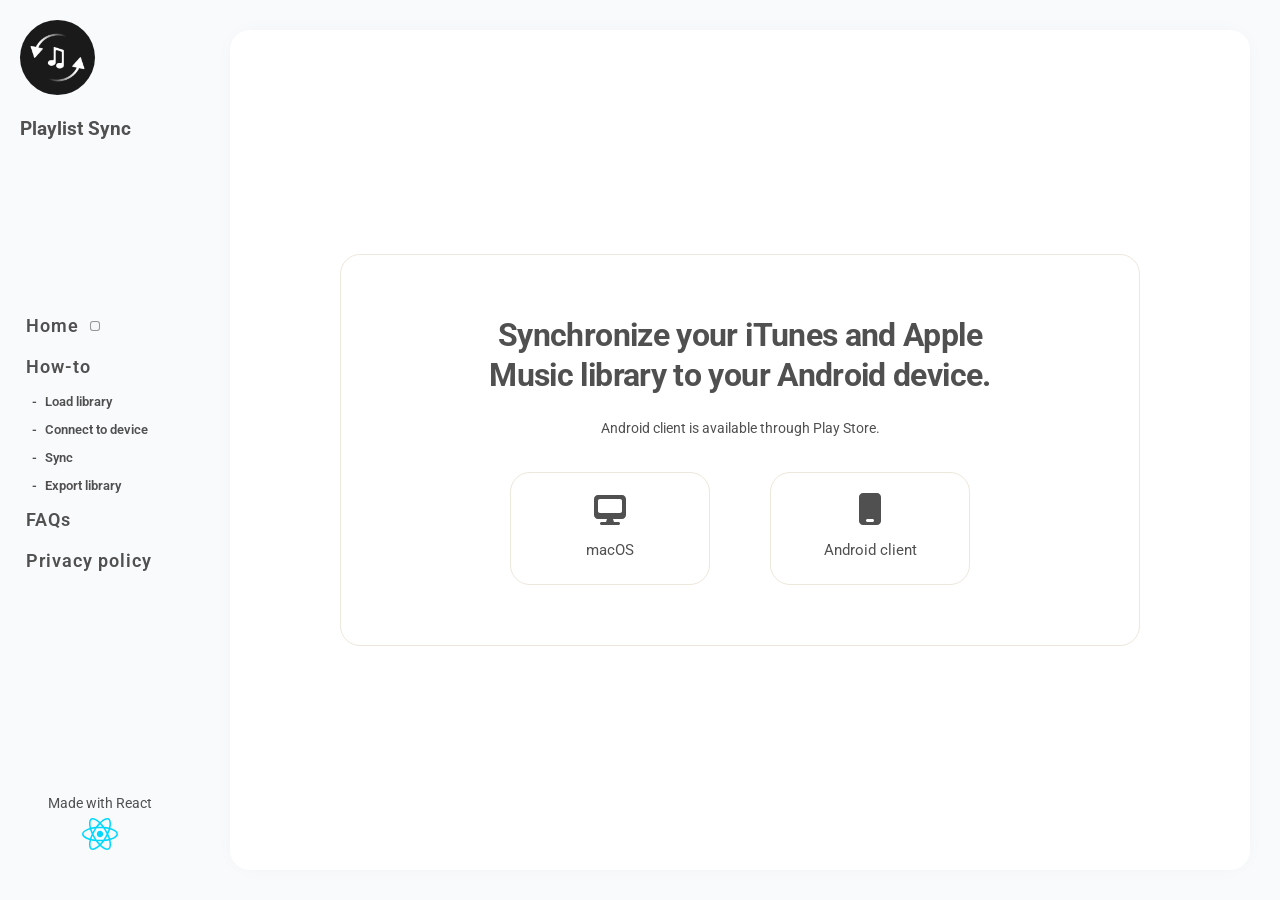
==== index.html @ 1a55cad0 "Responsive optimizations" ====
<!doctype html>
<html lang="en">

<head>
  <meta charset="UTF-8" />
  <link rel="apple-touch-icon" sizes="180x180" href="/apple-touch-icon.png">
  <link rel="icon" type="image/png" sizes="32x32" href="/favicon-32x32.png">
  <link rel="icon" type="image/png" sizes="16x16" href="/favicon-16x16.png">
  <link rel="manifest" href="/assets/site-BwHFeIBa.webmanifest">
  <meta name="viewport" content="width=device-width, initial-scale=1.0" />
  <meta name="description" content="Android solution to sync playlists and music from iTunes/Apple Music" />
  <title>Playlist Sync</title>

  <link rel="preconnect" href="https://fonts.googleapis.com">
  <link rel="preconnect" href="https://fonts.gstatic.com" crossorigin>
  <link href="https://fonts.googleapis.com/css2?family=Roboto:ital,wght@0,100..900;1,100..900&display=swap"
    rel="stylesheet">

  <script type="module" crossorigin src="/assets/index-Dc7pcGj-.js"></script>
  <link rel="stylesheet" crossorigin href="/assets/index-BjPM1y0S.css">
  <link rel="sitemap" type="application/xml" title="Sitemap" href="/sitemap.xml">
</head>

<body>
  <div id="root"></div>
</body>

</html>
---- assets/index-BjPM1y0S.css ----
:root{--color-white:#f8fafc;--color-gray:#505050;--color-gray-rgb:50, 50, 50;--color-ivory:#ede7dc;--color-ivory-rgb:237, 231, 220;--color-egg:#f4f4f5;--color-egg-rgb:244, 244, 245;--color-black:#1a1a1b;--color-black-rgb:26, 26, 27}.touch *{-webkit-tap-highlight-color:transparent}body{background-color:var(--color-white);color:var(--color-gray);font-optical-sizing:auto;font-variation-settings:"wdth" 100;margin:0;padding:0;font-family:Roboto,sans-serif;font-style:normal}h1,h2,h3,h4{font-weight:700}p{margin:0;padding:0}a{margin:0;padding:0;display:inline-block}a:link,a:visited{color:var(--color-gray);text-decoration:none;transition:color .15s}.no-touch a:hover,.no-touch a:active{transition:color .15s;color:rgba(var(--color-gray-rgb), .6)!important}img{max-width:100%;margin:0;padding:0;display:block}ul{margin:0;padding:0;list-style:none}li{margin-top:12px}ul>li>ul>li{padding-left:12px;font-size:14px}ul>li>ul>li :before{content:"-";margin-right:8px}ul.list-style-enabled{margin:initial;padding:initial;list-style:initial}.reset{all:unset}.flat-shadow{box-shadow:0 0 25px -7px #00000040}.border-radius-20{border-radius:20px}.margin-top-20{margin-top:20px}.flex-center-center{justify-content:center;align-items:center;display:flex}.flex{display:flex}.gap-20{gap:20px}.flex-direction-column{flex-direction:column}.flex-direction-row{flex-direction:row}.gap-30{gap:30px}.max-width-720{max-width:720px}.close-button{z-index:9999;cursor:pointer;background:#fff;border-radius:100%;width:30px;height:30px;position:fixed;top:30px;right:30px}.close-button>div{transform-origin:50%;background:#000;width:20px;height:2px;position:absolute;top:50%;left:50%;transform:translate(-50%,-50%)}.close-button :first-child{transform:translate(-50%,-50%)rotate(-45deg)}.close-button :last-child{transform:translate(-50%,-50%)rotate(45deg)}.download-window{z-index:9998;background:rgba(var(--color-egg-rgb), .8);justify-content:center;align-items:center;width:100%;height:100%;display:flex;position:fixed;inset:0}.download-window .download-window-container{background:var(--color-white);color:var(--color-gray);z-index:9999;border-radius:20px;flex-direction:column;justify-content:center;align-items:center;width:300px;padding:30px 0;font-size:14px;display:flex}.download-window .download-window-container ul{display:block;margin:12px 0 0!important;padding:0!important}.download-window .download-window-container ul li{margin:0;padding:0}.download-window .download-link{border:1px solid var(--color-ivory);cursor:pointer;width:90px;height:40px;color:var(--color-gray);text-align:center;border-radius:12px;align-content:center;transition:color .25s,border-color .25s}.download-window .download-link:not(:first-child){margin-top:20px}.download-window .download-link:hover{border-color:var(--color-black);transition:color .25s,border-color .25s;color:var(--color-black)!important}.faq{width:100%}.faq-answer{border:1px solid var(--color-ivory);border-radius:20px;max-width:720px;padding:20px}*{box-sizing:border-box}#root{flex-direction:row;height:100vh;min-height:720px;display:flex;overflow-x:visible}@media screen and (width<=900px){.heading-title{display:none}}.mobile-menu-button{z-index:9999;width:30px;height:30px;display:none;position:fixed;top:20px;right:20px}@media screen and (width<=900px){.mobile-menu-button{display:inline-block}}.mobile-menu-button .mobile-menu-button-line{transform-origin:50%;background:gray;width:100%;height:5px;display:inline-block;position:absolute}.mobile-menu-button .mobile-menu-button-line.mobile-menu-button-line-1{scale:1;rotate:0;transition:top .25s .15s,rotate .25s;top:0}.mobile-menu-button .mobile-menu-button-line.mobile-menu-button-line-2{transition:scale .25s;top:50%;scale:1}.mobile-menu-button .mobile-menu-button-line.mobile-menu-button-line-3{transition:top .25s .15s,rotate .25s;top:100%;translate:0}.mobile-menu-button.menu-open .mobile-menu-button-line-1{transition:rotate .25s .25s,top .25s;top:50%;rotate:-45deg;scale:1.1 1}.mobile-menu-button.menu-open .mobile-menu-button-line-2{transition:scale .25s;scale:0 1}.mobile-menu-button.menu-open .mobile-menu-button-line-3{transition:rotate .25s .25s,top .25s;top:50%;rotate:45deg;scale:1.1 1}.mobile-menu-bg{z-index:9997;background:0 0;display:none;position:fixed;inset:0}@media screen and (width<=900px){.mobile-menu-bg.menu-open{display:block}}#sidebar{width:200px;height:100vh;min-height:375px;padding:20px;position:relative;overflow:visible}@media screen and (width<=900px){#sidebar{z-index:9999;background:var(--color-white);-webkit-box-shadow:0 0 25px -7px #0000001a;border-top-right-radius:20px;border-bottom-right-radius:20px;transition:translate .25s;position:fixed;translate:-100%;box-shadow:0 0 25px #0000001a}#sidebar.menu-open{translate:0}}header{flex-direction:column;width:100%;height:100%;display:flex;overflow:visible}.app-icon-container{background-color:var(--color-black);border-radius:100%;max-width:75px}nav a{letter-spacing:1px;padding:4px 6px;font-size:18px;font-weight:600;transition:background-color .25s,box-shadow .25s;position:relative}nav a.nav-sub-link{text-transform:initial;letter-spacing:normal;padding:0;font-size:13px}nav a.active:after{content:"";border:1px solid rgba(var(--color-gray-rgb), .5);background-color:#00000003;border-radius:3px;width:8px;height:8px;display:inline-block;position:absolute;top:10px;right:-15px}.text-link{color:var(--color-black)!important;text-decoration:underline!important}#menu{flex:1;align-items:center;display:flex}main{flex-grow:1;height:100%;position:relative;overflow-x:visible}main section:not(:first-child){margin-top:120px}#content-wrapper{background-color:#fff;border-radius:20px;padding:30px;line-height:1.66em;position:absolute;inset:30px;overflow-x:visible;box-shadow:0 0 25px -7px #0000000d}@media screen and (width<=900px){#content-wrapper{top:initial;bottom:inherit;left:inherit;right:inherit;background-color:initial;-webkit-box-shadow:none;box-shadow:none;width:100%;padding:80px 30px}}#content-wrapper ul{margin:0;padding-left:40px}#scroll-container{-ms-overflow-style:none;scrollbar-width:none;border-radius:20px;width:100%;height:100%;padding:60px;overflow:visible auto}@media screen and (width<=900px){#scroll-container{overflow-y:initial;padding:0}}#scroll-container::-webkit-scrollbar{display:none}.how-to{overflow-x:visible}.how-to>*{overflow-x:visible}.how-to-image{cursor:pointer;max-height:66.667vh;margin-top:30px;margin-bottom:30px}@media screen and (width<=900px){.how-to-image{max-height:100vh;margin:30px auto}}.fullscreen-image-wrapper{z-index:999;background-color:#000000a8;justify-content:center;align-items:center;width:100vw;height:100vh;padding:30px;display:flex;position:fixed;top:0;left:0}@media screen and (width<=900px){.fullscreen-image-wrapper{padding:0}}.fullscreen-image{object-fit:contain;border-radius:20px;min-width:100%;max-width:100%;max-height:100%}@media screen and (width<=900px){.fullscreen-image{border-radius:initial}}#footer{flex-direction:column;align-items:center;width:100%;margin-top:60px;padding-bottom:30px;display:flex}#footer a:has(#react-logo){margin-top:7px}.download-wrapper{flex-direction:column;justify-content:center;align-items:center;width:100%;height:100%;display:flex}@media screen and (width<=900px){.download-wrapper{margin-top:90px}}.download-wrapper>div{border:1px solid var(--color-ivory);border-radius:20px;max-width:800px;padding:60px}@media screen and (width<=900px){.download-wrapper>div{max-width:initial;border:none;width:100%;padding:0 0 60px}.download-wrapper>div>div{display:block}}.download-wrapper .app-icon-header{background-color:var(--color-black);border-radius:100%;max-width:128px;margin:0 auto 30px;padding-top:0;display:block}@media screen and (width>=901px){.download-wrapper .app-icon-header{display:none}}.download-wrapper .headline{letter-spacing:-.02em;max-width:75%;margin:0 auto;font-size:32px;font-weight:700;line-height:40px;display:block}@media screen and (width<=900px){.download-wrapper .headline{max-width:initial}}.download-page-title{text-align:center}.download-container{cursor:pointer;text-align:center;border:1px solid var(--color-ivory);box-sizing:border-box;background-color:#0000;border-radius:20px;min-width:200px;padding:20px;transition:border-color .25s}.no-touch .download-container:hover{border-color:var(--color-black);transition:border-color .25s}.no-touch .download-container:hover .download-text,.no-touch .download-container:hover .download-icon{color:var(--color-black);transition:color .25s}@media screen and (width<=900px){.download-container{min-width:initial;max-width:175px;margin:0 auto}.download-container.download-android{margin-top:30px}}.download-icon{justify-content:center;transition:color .25s;display:flex}.download-text{cursor:pointer;padding-top:12px;font-size:15px;transition:color .25s}.privacy-policy li:first-child{margin-top:0}
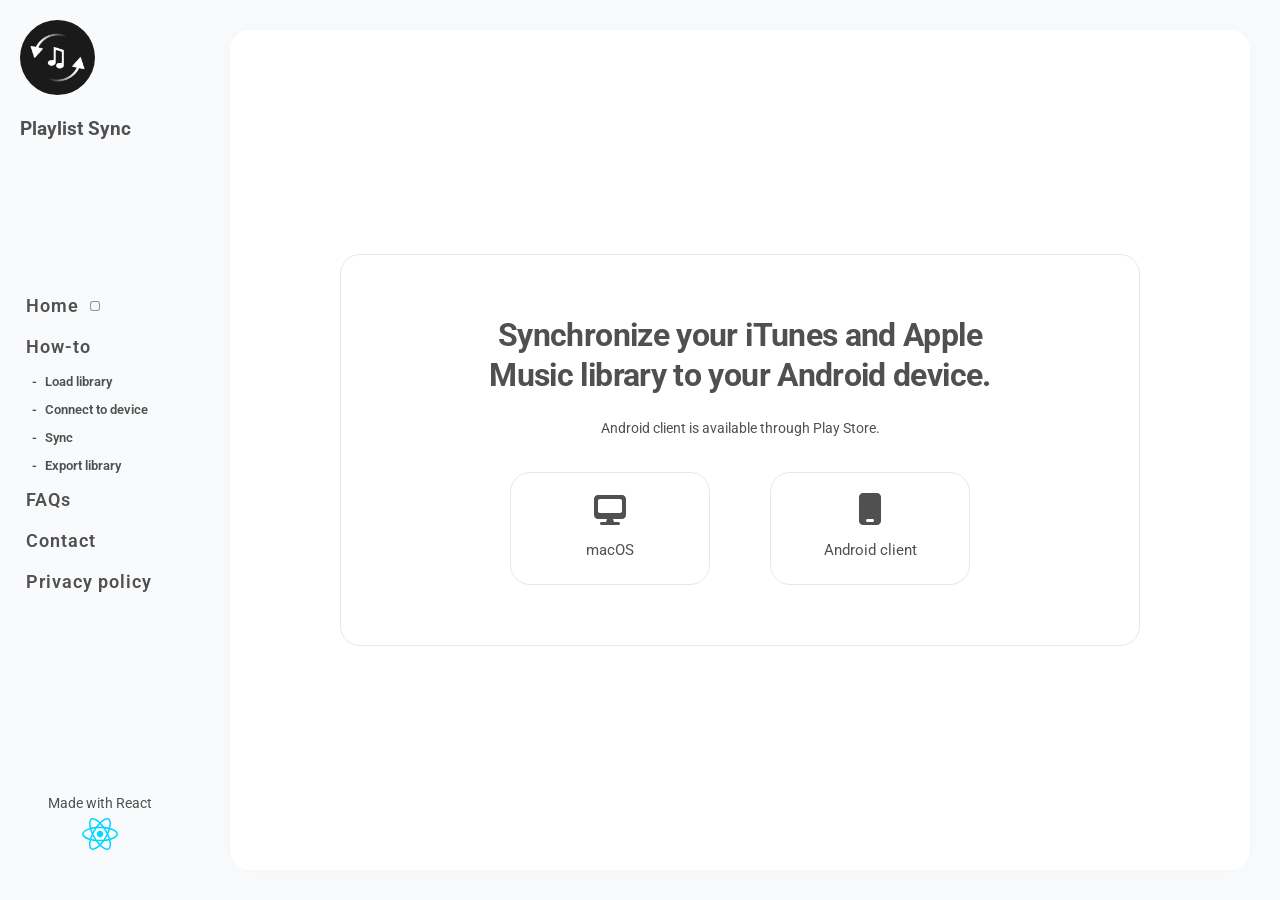
==== commit 57a9253d: "Add files via upload" ====
--- a/index.html
+++ b/index.html
@@ -6,18 +6,42 @@
   <link rel="apple-touch-icon" sizes="180x180" href="/apple-touch-icon.png">
   <link rel="icon" type="image/png" sizes="32x32" href="/favicon-32x32.png">
   <link rel="icon" type="image/png" sizes="16x16" href="/favicon-16x16.png">
-  <link rel="manifest" href="/assets/site-BwHFeIBa.webmanifest">
+  <link rel="manifest" href="/site.webmanifest">
+  <meta name="theme-color" content="#1A1A1B" />
   <meta name="viewport" content="width=device-width, initial-scale=1.0" />
-  <meta name="description" content="Android solution to sync playlists and music from iTunes/Apple Music" />
+  <meta name="description" content="Android solution to sync playlists and music from iTunes and Apple Music" />
   <title>Playlist Sync</title>
+
+  <meta property="og:title" content="Playlist Sync" />
+  <meta property="og:description" content="Android solution to sync playlists and music from iTunes and Apple Music" />
+  <meta property="og:image" content="https://playlist-sync.github.io/android-chrome-192x192.png" />
+  <meta property="og:url" content="https://playlist-sync.github.io" />
+  <meta property="og:type" content="website" />
+
+  <!-- Twitter / General Fallback Tags -->
+  <meta name="twitter:card" content="https://playlist-sync.github.io/screen.png" />
+  <meta name="twitter:title" content="Playlist Sync" />
+  <meta name="twitter:description" content="Android solution to sync playlists and music from iTunes and Apple Music" />
+  <meta name="twitter:image" content="https://playlist-sync.github.io/android-chrome-192x192.png" />
+
+  <!-- Schema.org JSON-LD -->
+  <script type="application/ld+json">
+  {
+    "@context": "https://schema.org",
+    "@type": "WebSite",
+    "name": "Playlist Sync",
+    "url": "https://playlist-sync.github.io",
+    "description": "Android solution to sync playlists and music from iTunes and Apple Music"
+  }
+  </script>
 
   <link rel="preconnect" href="https://fonts.googleapis.com">
   <link rel="preconnect" href="https://fonts.gstatic.com" crossorigin>
   <link href="https://fonts.googleapis.com/css2?family=Roboto:ital,wght@0,100..900;1,100..900&display=swap"
     rel="stylesheet">
 
-  <script type="module" crossorigin src="/assets/index-Dc7pcGj-.js"></script>
-  <link rel="stylesheet" crossorigin href="/assets/index-BjPM1y0S.css">
+  <script type="module" crossorigin src="/assets/index-CMOevee8.js"></script>
+  <link rel="stylesheet" crossorigin href="/assets/index-Cmld4u1t.css">
   <link rel="sitemap" type="application/xml" title="Sitemap" href="/sitemap.xml">
 </head>
 
--- a/assets/index-Cmld4u1t.css
+++ b/assets/index-Cmld4u1t.css
@@ -0,0 +1 @@
+:root{--color-white:#f8fafc;--color-gray:#505050;--color-gray-rgb:50, 50, 50;--color-ivory:#ede7dc;--color-ivory-rgb:237, 231, 220;--color-egg:#f4f4f5;--color-egg-rgb:244, 244, 245;--color-black:#1a1a1b;--color-black-rgb:26, 26, 27}.touch *{-webkit-tap-highlight-color:transparent}body{background-color:var(--color-white);color:var(--color-gray);font-optical-sizing:auto;font-variation-settings:"wdth" 100;margin:0;padding:0;font-family:Roboto,sans-serif;font-style:normal}h1,h2,h3,h4{font-weight:700}p{margin:0;padding:0}a{margin:0;padding:0;display:inline-block}a:link,a:visited{color:var(--color-gray);text-decoration:none;transition:color .15s}.no-touch a:hover,.no-touch a:active{transition:color .15s;color:rgba(var(--color-gray-rgb), .6)!important}img{max-width:100%;margin:0;padding:0;display:block}ul{margin:0;padding:0;list-style:none}li{margin-top:12px}ul>li>ul>li{padding-left:12px;font-size:14px}ul>li>ul>li :before{content:"-";margin-right:8px}ul.list-style-enabled{margin:initial;padding:initial;list-style:initial}.reset{all:unset}.flat-shadow{box-shadow:0 0 25px -7px #00000040}.border-radius-20{border-radius:20px}.margin-top-20{margin-top:20px}.flex-center-center{justify-content:center;align-items:center;display:flex}.flex{display:flex}.gap-20{gap:20px}.flex-direction-column{flex-direction:column}.flex-direction-row{flex-direction:row}.gap-30{gap:30px}.max-width-720{max-width:720px}.close-button{z-index:9999;cursor:pointer;background:#fff;border-radius:100%;width:30px;height:30px;position:fixed;top:30px;right:30px}.close-button>div{transform-origin:50%;background:#000;width:20px;height:2px;position:absolute;top:50%;left:50%;transform:translate(-50%,-50%)}.close-button :first-child{transform:translate(-50%,-50%)rotate(-45deg)}.close-button :last-child{transform:translate(-50%,-50%)rotate(45deg)}.download-window{z-index:9998;background:rgba(var(--color-egg-rgb), .8);justify-content:center;align-items:center;width:100%;height:100%;display:flex;position:fixed;inset:0}.download-window .download-window-container{background:var(--color-white);color:var(--color-gray);z-index:9999;border-radius:20px;flex-direction:column;justify-content:center;align-items:center;width:300px;padding:30px 0;font-size:14px;display:flex}.download-window .download-window-container ul{display:block;margin:12px 0 0!important;padding:0!important}.download-window .download-window-container ul li{margin:0;padding:0}.download-window .download-link{border:1px solid var(--color-ivory);cursor:pointer;width:90px;height:40px;color:var(--color-gray);text-align:center;border-radius:12px;align-content:center;transition:color .25s,border-color .25s}.download-window .download-link:not(:first-child){margin-top:20px}.download-window .download-link:hover{border-color:var(--color-black);transition:color .25s,border-color .25s;color:var(--color-black)!important}.faq{width:100%}.faq-answer{border:1px solid var(--color-ivory);border-radius:20px;padding:20px}.form-error-message{z-index:999;background:var(--color-black);color:var(--color-white);border-radius:12px;padding:18px 30px;transition:transform .25s;position:fixed;bottom:50px;left:50%;transform:translate(-50%,200px)}.form-error-message.active{transform:translate(-50%)}*{box-sizing:border-box}#root{flex-direction:row;height:100vh;min-height:720px;display:flex;overflow:visible auto}@media screen and (width<=900px){.heading-title{display:none}}.mobile-menu-button{z-index:9999;width:30px;height:30px;display:none;position:fixed;top:20px;right:20px}@media screen and (width<=900px){.mobile-menu-button{display:inline-block}}.mobile-menu-button .mobile-menu-button-line{transform-origin:50%;background:gray;width:100%;height:5px;display:inline-block;position:absolute}.mobile-menu-button .mobile-menu-button-line.mobile-menu-button-line-1{scale:1;rotate:0;transition:top .25s .15s,rotate .25s;top:0}.mobile-menu-button .mobile-menu-button-line.mobile-menu-button-line-2{transition:scale .25s;top:50%;scale:1}.mobile-menu-button .mobile-menu-button-line.mobile-menu-button-line-3{transition:top .25s .15s,rotate .25s;top:100%;translate:0}.mobile-menu-button.menu-open .mobile-menu-button-line-1{transition:rotate .25s .25s,top .25s;top:50%;rotate:-45deg;scale:1.1 1}.mobile-menu-button.menu-open .mobile-menu-button-line-2{transition:scale .25s;scale:0 1}.mobile-menu-button.menu-open .mobile-menu-button-line-3{transition:rotate .25s .25s,top .25s;top:50%;rotate:45deg;scale:1.1 1}.mobile-menu-bg{z-index:9997;background:0 0;display:none;position:fixed;inset:0}@media screen and (width<=900px){.mobile-menu-bg.menu-open{display:block}}#sidebar{width:200px;height:100vh;min-height:375px;padding:20px;position:relative;overflow:visible}@media screen and (width<=900px){#sidebar{z-index:9999;background:var(--color-white);-webkit-box-shadow:0 0 25px -7px #0000001a;border-top-right-radius:20px;border-bottom-right-radius:20px;transition:translate .25s;position:fixed;translate:-100%;box-shadow:0 0 25px #0000001a}#sidebar.menu-open{translate:0}}header{flex-direction:column;width:100%;height:100%;display:flex;overflow:visible}.app-icon-container{background-color:var(--color-black);border-radius:100%;max-width:75px}nav a{letter-spacing:1px;padding:4px 6px;font-size:18px;font-weight:600;transition:background-color .25s,box-shadow .25s;position:relative}nav a.nav-sub-link{text-transform:initial;letter-spacing:normal;padding:0;font-size:13px}nav a.active:after{content:"";border:1px solid rgba(var(--color-gray-rgb), .5);background-color:#00000003;border-radius:3px;width:8px;height:8px;display:inline-block;position:absolute;top:10px;right:-15px}.text-link{color:var(--color-black)!important;text-decoration:underline!important}#menu{flex:1;align-items:center;display:flex}main{flex-grow:1;height:100%;position:relative;overflow-x:visible}main section:not(:first-child){margin-top:120px}#content-wrapper{background-color:#fff;border-radius:20px;padding:30px;line-height:1.66em;position:absolute;inset:30px;overflow-x:visible;box-shadow:0 0 25px -7px #0000000d}@media screen and (width<=900px){#content-wrapper{top:initial;bottom:inherit;left:inherit;right:inherit;background-color:initial;-webkit-box-shadow:none;box-shadow:none;width:100%;padding:80px 30px}}#content-wrapper ul{margin:0;padding-left:40px}#scroll-container{-ms-overflow-style:none;scrollbar-width:none;border-radius:20px;width:100%;height:100%;padding:60px;overflow:visible auto}#scroll-container>div{max-width:1200px;margin:0 auto}@media screen and (width<=900px){#scroll-container{overflow-y:initial;padding:0}}#scroll-container::-webkit-scrollbar{display:none}.how-to{overflow-x:visible}.how-to>*{overflow-x:visible}.how-to-image{cursor:pointer;max-height:66.667vh;margin:30px auto}@media screen and (width<=900px){.how-to-image{max-height:100vh;margin:30px auto}}.fullscreen-image-wrapper{z-index:999;background-color:#000000a8;justify-content:center;align-items:center;width:100vw;height:100vh;padding:30px;display:flex;position:fixed;top:0;left:0}@media screen and (width<=900px){.fullscreen-image-wrapper{padding:0}}.fullscreen-image{object-fit:contain;border-radius:20px;min-width:100%;max-width:100%;max-height:100%}@media screen and (width<=900px){.fullscreen-image{border-radius:initial}}#footer{flex-direction:column;align-items:center;width:100%;margin-top:60px;padding-bottom:30px;display:flex}#footer a:has(#react-logo){margin-top:7px}.download-wrapper{flex-direction:column;justify-content:center;align-items:center;width:100%;height:100%;display:flex}@media screen and (width<=900px){.download-wrapper{margin-top:90px}}.download-wrapper>div{border:1px solid var(--color-ivory);border-radius:20px;max-width:800px;padding:60px}@media screen and (width<=900px){.download-wrapper>div{max-width:initial;border:none;width:100%;padding:0 0 60px}.download-wrapper>div>div{display:block}}.download-wrapper .app-icon-header{background-color:var(--color-black);border-radius:100%;max-width:128px;margin:0 auto 30px;padding-top:0;display:block}@media screen and (width>=901px){.download-wrapper .app-icon-header{display:none}}.download-wrapper .headline{letter-spacing:-.02em;max-width:75%;margin:0 auto;font-size:32px;font-weight:700;line-height:40px;display:block}@media screen and (width<=900px){.download-wrapper .headline{max-width:initial}}.download-page-title{text-align:center}.download-container{cursor:pointer;text-align:center;border:1px solid var(--color-ivory);box-sizing:border-box;background-color:#0000;border-radius:20px;min-width:200px;padding:20px;transition:border-color .25s}.no-touch .download-container:hover{border-color:var(--color-black);transition:border-color .25s}.no-touch .download-container:hover .download-text,.no-touch .download-container:hover .download-icon{color:var(--color-black);transition:color .25s}@media screen and (width<=900px){.download-container{min-width:initial;max-width:175px;margin:0 auto}.download-container.download-android{margin-top:30px}}.download-icon{justify-content:center;transition:color .25s;display:flex}.download-text{cursor:pointer;padding-top:12px;font-size:15px;transition:color .25s}.faq{max-width:900px!important}.privacy-policy{max-width:900px!important}.privacy-policy li:first-child{margin-top:0}#contact-form-container{width:100%;margin:0 auto;max-width:500px!important}#contact-form-container form>*{width:100%;margin-top:12px;display:block}#contact-form-container form>:not(:first-child){margin-top:20px}#contact-form-container form input{border:none;border-radius:20px;outline:none;padding:18px 30px}#contact-form-container form input[type=submit]{background-color:var(--color-black);width:70px;height:36px;color:var(--color-white);float:right;border-radius:8px;padding:0!important}#contact-form-container form textarea{resize:vertical;border:none;border-radius:20px;outline:none;min-height:150px;padding:18px 30px}#contact-form-container form .form-submit-status{float:left;font-size:12px}#contact-form-container form .msg-length-count{text-align:end;float:right;font-size:12px}#contact-form-container form .msg-length-count.valid{color:#4cbb17}#contact-form-container form .msg-length-count.error{color:#bb1717}#contact-form-container form .msg-length-count span{display:inline-block}:root{--border-radius:5px;--scrollbar-width:10px}.scrollbar{width:var(--scrollbar-width);z-index:999;align-items:center;height:100%;transition:height .2s linear;display:flex;position:absolute;top:0;right:30px}.scrollbar .scrollbar-container{border-radius:var(--border-radius);width:100%;height:calc(100% - 80px);overflow:hidden}.scrollbar .scrollbar-track{background:var(--color-egg);width:100%;height:100%;display:block;position:relative}.scrollbar .scrollbar-bar{background-color:var(--color-gray);border-radius:var(--border-radius);cursor:pointer;width:100%;height:50%;transition:height .2s linear;display:block;position:absolute;top:0}
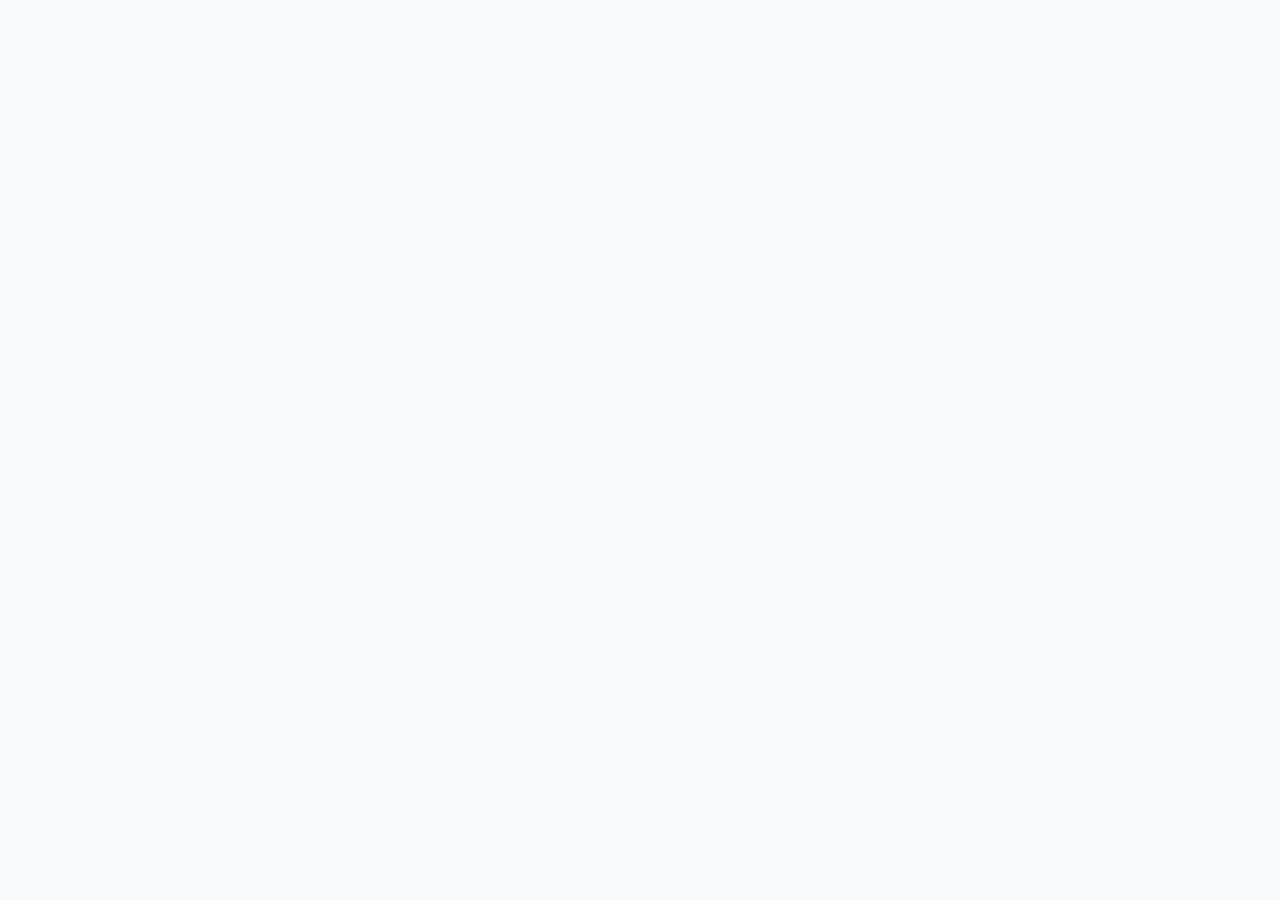
==== commit 8308790a: "Add files via upload" ====
--- a/index.html
+++ b/index.html
@@ -11,6 +11,19 @@
   <meta name="viewport" content="width=device-width, initial-scale=1.0" />
   <meta name="description" content="Android solution to sync playlists and music from iTunes and Apple Music" />
   <title>Playlist Sync</title>
+
+  <script type="text/javascript">
+    (function (l) {
+      if (l.search[1] === '/') {
+        var decoded = l.search.slice(1).split('&').map(function (s) {
+          return s.replace(/~and~/g, '&')
+        }).join('?');
+        window.history.replaceState(null, null,
+          l.pathname.slice(0, -1) + decoded + l.hash
+        );
+      }
+    }(window.location))
+  </script>
 
   <meta property="og:title" content="Playlist Sync" />
   <meta property="og:description" content="Android solution to sync playlists and music from iTunes and Apple Music" />
@@ -40,7 +53,7 @@
   <link href="https://fonts.googleapis.com/css2?family=Roboto:ital,wght@0,100..900;1,100..900&display=swap"
     rel="stylesheet">
 
-  <script type="module" crossorigin src="/assets/index-CMOevee8.js"></script>
+  <script type="module" crossorigin src="/assets/index-BO3QvxyU.js"></script>
   <link rel="stylesheet" crossorigin href="/assets/index-Cmld4u1t.css">
   <link rel="sitemap" type="application/xml" title="Sitemap" href="/sitemap.xml">
 </head>
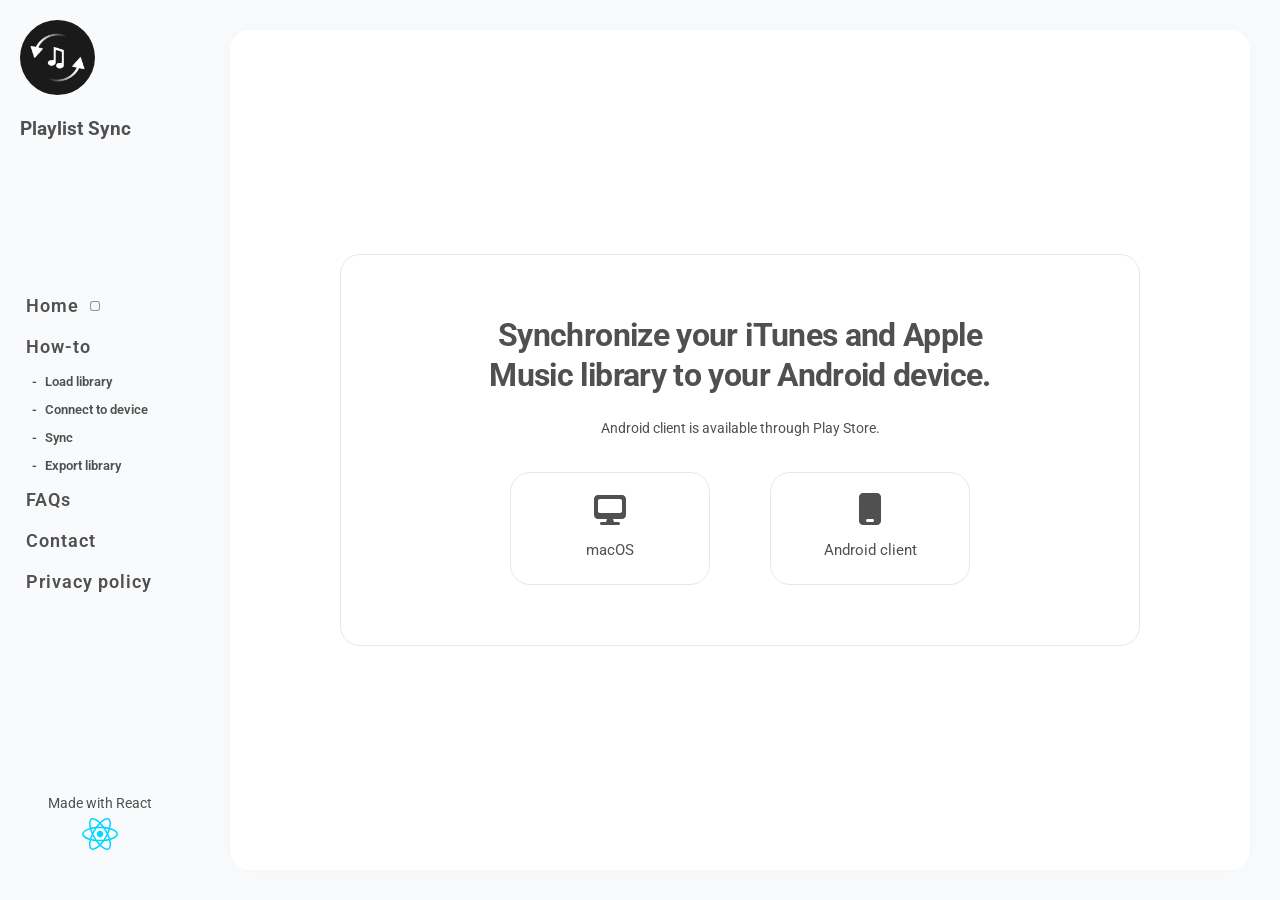
==== commit 8c8f7bcf: "Added download links" ====
--- a/index.html
+++ b/index.html
@@ -53,8 +53,8 @@
   <link href="https://fonts.googleapis.com/css2?family=Roboto:ital,wght@0,100..900;1,100..900&display=swap"
     rel="stylesheet">
 
-  <script type="module" crossorigin src="/assets/index-BO3QvxyU.js"></script>
-  <link rel="stylesheet" crossorigin href="/assets/index-Cmld4u1t.css">
+  <script type="module" crossorigin src="/assets/index-ATXHgR2D.js"></script>
+  <link rel="stylesheet" crossorigin href="/assets/index-DS2AQnb2.css">
   <link rel="sitemap" type="application/xml" title="Sitemap" href="/sitemap.xml">
 </head>
 
--- a/assets/index-DS2AQnb2.css
+++ b/assets/index-DS2AQnb2.css
@@ -0,0 +1 @@
+:root{--color-white:#f8fafc;--color-gray:#505050;--color-gray-rgb:50, 50, 50;--color-ivory:#ede7dc;--color-ivory-rgb:237, 231, 220;--color-egg:#f4f4f5;--color-egg-rgb:244, 244, 245;--color-black:#1a1a1b;--color-black-rgb:26, 26, 27}.touch *{-webkit-tap-highlight-color:transparent}body{background-color:var(--color-white);color:var(--color-gray);font-optical-sizing:auto;font-variation-settings:"wdth" 100;margin:0;padding:0;font-family:Roboto,sans-serif;font-style:normal}h1,h2,h3,h4{font-weight:700}p{margin:0;padding:0}a{margin:0;padding:0;display:inline-block}a:link,a:visited{color:var(--color-gray);text-decoration:none;transition:color .15s}.no-touch a:hover,.no-touch a:active{transition:color .15s;color:rgba(var(--color-gray-rgb), .6)!important}img{max-width:100%;margin:0;padding:0;display:block}ul{margin:0;padding:0;list-style:none}li{margin-top:12px}ul>li>ul>li{padding-left:12px;font-size:14px}ul>li>ul>li :before{content:"-";margin-right:8px}ul.list-style-enabled{margin:initial;padding:initial;list-style:initial}.reset{all:unset}.flat-shadow{box-shadow:0 0 25px -7px #00000040}.border-radius-20{border-radius:20px}.margin-top-20{margin-top:20px}.flex-center-center{justify-content:center;align-items:center;display:flex}.flex{display:flex}.gap-20{gap:20px}.flex-direction-column{flex-direction:column}.flex-direction-row{flex-direction:row}.gap-30{gap:30px}.max-width-720{max-width:720px}.text-align-center{text-align:center}.close-button{z-index:9999;cursor:pointer;background:#fff;border-radius:100%;width:30px;height:30px;position:fixed;top:30px;right:30px}.close-button>div{transform-origin:50%;background:#000;width:20px;height:2px;position:absolute;top:50%;left:50%;transform:translate(-50%,-50%)}.close-button :first-child{transform:translate(-50%,-50%)rotate(-45deg)}.close-button :last-child{transform:translate(-50%,-50%)rotate(45deg)}.download-window{z-index:9998;background:rgba(var(--color-egg-rgb), .8);justify-content:center;align-items:center;width:100%;height:100%;display:flex;position:fixed;inset:0;max-width:initial!important}.download-window .download-window-container{background:var(--color-white);color:var(--color-gray);z-index:9999;border-radius:20px;flex-direction:column;justify-content:center;align-items:center;width:300px;padding:30px 0;font-size:14px;display:flex}.download-window .download-window-container ul{display:block;margin:12px 0 0!important;padding:0!important}.download-window .download-window-container ul li{margin:0;padding:0}.download-window .download-link{border:1px solid var(--color-ivory);cursor:pointer;width:90px;height:40px;color:var(--color-gray);text-align:center;border-radius:12px;align-content:center;transition:color .25s,border-color .25s}.download-window .download-link:not(:first-child){margin-top:20px}.download-window .download-link:hover{border-color:var(--color-black);transition:color .25s,border-color .25s;color:var(--color-black)!important}.faq{width:100%}.faq-answer{border:1px solid var(--color-ivory);border-radius:20px;padding:20px}.form-error-message{z-index:999;background:var(--color-black);color:var(--color-white);border-radius:12px;padding:18px 30px;transition:transform .25s;position:fixed;bottom:50px;left:50%;transform:translate(-50%,200px)}.form-error-message.active{transform:translate(-50%)}*{box-sizing:border-box}#root{flex-direction:row;height:100vh;min-height:720px;display:flex;overflow:visible auto}@media screen and (width<=900px){.heading-title{display:none}}.loading-spinner{z-index:9999;opacity:1;visibility:visible;transition:opacity 1s,visibility 1s 1.1s;top:50%;left:50%;transform:translate(-50%,-50%);position:absolute!important}.loading-spinner.hide{visibility:hidden;opacity:0}.mobile-menu-button{z-index:9999;width:30px;height:30px;display:none;position:fixed;top:20px;right:20px}@media screen and (width<=900px){.mobile-menu-button{display:inline-block}}.mobile-menu-button .mobile-menu-button-line{transform-origin:50%;background:gray;width:100%;height:5px;display:inline-block;position:absolute}.mobile-menu-button .mobile-menu-button-line.mobile-menu-button-line-1{scale:1;rotate:0;transition:top .25s .15s,rotate .25s;top:0}.mobile-menu-button .mobile-menu-button-line.mobile-menu-button-line-2{transition:scale .25s;top:50%;scale:1}.mobile-menu-button .mobile-menu-button-line.mobile-menu-button-line-3{transition:top .25s .15s,rotate .25s;top:100%;translate:0}.mobile-menu-button.menu-open .mobile-menu-button-line-1{transition:rotate .25s .25s,top .25s;top:50%;rotate:-45deg;scale:1.1 1}.mobile-menu-button.menu-open .mobile-menu-button-line-2{transition:scale .25s;scale:0 1}.mobile-menu-button.menu-open .mobile-menu-button-line-3{transition:rotate .25s .25s,top .25s;top:50%;rotate:45deg;scale:1.1 1}.mobile-menu-bg{z-index:9997;background:0 0;display:none;position:fixed;inset:0}@media screen and (width<=900px){.mobile-menu-bg.menu-open{display:block}}#sidebar{width:200px;height:100vh;min-height:375px;padding:20px;position:relative;overflow:visible}@media screen and (width<=900px){#sidebar{z-index:9999;background:var(--color-white);-webkit-box-shadow:0 0 25px -7px #0000001a;border-top-right-radius:20px;border-bottom-right-radius:20px;transition:translate .25s;position:fixed;translate:-100%;box-shadow:0 0 25px #0000001a}#sidebar.menu-open{translate:0}}header{flex-direction:column;width:100%;height:100%;display:flex;overflow:visible}.app-icon-container{background-color:var(--color-black);border-radius:100%;max-width:75px}nav a{letter-spacing:1px;padding:4px 6px;font-size:18px;font-weight:600;transition:background-color .25s,box-shadow .25s;position:relative}nav a.nav-sub-link{text-transform:initial;letter-spacing:normal;padding:0;font-size:13px}nav a.active:after{content:"";border:1px solid rgba(var(--color-gray-rgb), .5);background-color:#00000003;border-radius:3px;width:8px;height:8px;display:inline-block;position:absolute;top:10px;right:-15px}.text-link{color:var(--color-black)!important;text-decoration:underline!important}#menu{flex:1;align-items:center;display:flex}main{flex-grow:1;height:100%;position:relative;overflow-x:visible}main section:not(:first-child){margin-top:120px}#content-wrapper{background-color:#fff;border-radius:20px;padding:30px;line-height:1.66em;position:absolute;inset:30px;overflow-x:visible;box-shadow:0 0 25px -7px #0000000d}@media screen and (width<=900px){#content-wrapper{top:initial;bottom:inherit;left:inherit;right:inherit;background-color:initial;-webkit-box-shadow:none;box-shadow:none;width:100%;padding:80px 30px}}#content-wrapper ul{margin:0;padding-left:40px}#scroll-container{-ms-overflow-style:none;scrollbar-width:none;border-radius:20px;width:100%;height:100%;padding:60px;overflow:visible auto}#scroll-container>div{max-width:900px;margin:0 auto;transition:opacity 1s}@media screen and (width<=900px){#scroll-container{overflow-y:initial;padding:0}}#scroll-container::-webkit-scrollbar{display:none}.how-to{overflow-x:visible;max-width:1200px!important}.how-to>*{overflow-x:visible}.how-to-image{cursor:pointer;max-height:66.667vh;margin:30px auto}@media screen and (width<=900px){.how-to-image{max-height:100vh;margin:30px auto}}.fullscreen-image-wrapper{z-index:999;background-color:#000000a8;justify-content:center;align-items:center;width:100vw;height:100vh;padding:30px;display:flex;position:fixed;top:0;left:0}@media screen and (width<=900px){.fullscreen-image-wrapper{padding:0}}.fullscreen-image{object-fit:contain;border-radius:20px;min-width:100%;max-width:100%;max-height:100%}@media screen and (width<=900px){.fullscreen-image{border-radius:initial}}#footer{flex-direction:column;align-items:center;width:100%;margin-top:60px;padding-bottom:30px;display:flex}#footer a:has(#react-logo){margin-top:7px}.download-wrapper{flex-direction:column;justify-content:center;align-items:center;width:100%;height:100%;display:flex}@media screen and (width<=900px){.download-wrapper{margin-top:90px}}.download-wrapper>div{border:1px solid var(--color-ivory);border-radius:20px;max-width:800px;padding:60px}@media screen and (width<=900px){.download-wrapper>div{max-width:initial;border:none;width:100%;padding:0 0 60px}.download-wrapper>div>div{display:block}}.download-wrapper .app-icon-header{background-color:var(--color-black);border-radius:100%;max-width:128px;margin:0 auto 30px;padding-top:0;display:block}@media screen and (width>=901px){.download-wrapper .app-icon-header{display:none}}.download-wrapper .headline{letter-spacing:-.02em;max-width:75%;margin:0 auto;font-size:32px;font-weight:700;line-height:40px;display:block}@media screen and (width<=900px){.download-wrapper .headline{max-width:initial}}.download-page-title{text-align:center}.download-container{cursor:pointer;text-align:center;border:1px solid var(--color-ivory);box-sizing:border-box;background-color:#0000;border-radius:20px;min-width:200px;padding:20px;transition:border-color .25s}.no-touch .download-container:hover{border-color:var(--color-black);transition:border-color .25s}.no-touch .download-container:hover .download-text,.no-touch .download-container:hover .download-icon{color:var(--color-black);transition:color .25s}@media screen and (width<=900px){.download-container{min-width:initial;max-width:175px;margin:0 auto}.download-container.download-android{margin-top:30px}}.download-icon{justify-content:center;transition:color .25s;display:flex}.download-text{cursor:pointer;padding-top:12px;font-size:15px;transition:color .25s}.faq{max-width:900px!important}.privacy-policy{max-width:900px!important}.privacy-policy li:first-child{margin-top:0}#contact-form-container{width:100%;margin:0 auto;max-width:500px!important}#contact-form-container form>*{width:100%;margin-top:12px;display:block}#contact-form-container form>:not(:first-child){margin-top:20px}#contact-form-container form input{border:none;border-radius:20px;outline:none;padding:18px 30px}#contact-form-container form input[type=submit]{background-color:var(--color-black);width:70px;height:36px;color:var(--color-white);float:right;cursor:pointer;border-radius:8px;padding:0!important}@media screen and (width<=900px){#contact-form-container form input[type=submit]{width:100%;height:50px}}#contact-form-container form textarea{resize:vertical;font-optical-sizing:auto;font-variation-settings:"wdth" 100;border:none;border-radius:20px;outline:none;min-height:150px;padding:18px 30px;font-family:Roboto,sans-serif;font-style:normal}#contact-form-container form .form-submit-status{float:left;font-size:12px}#contact-form-container form .msg-length-count{text-align:end;float:right;font-size:12px}#contact-form-container form .msg-length-count.valid{color:#4cbb17}#contact-form-container form .msg-length-count.error{color:#bb1717}#contact-form-container form .msg-length-count span{display:inline-block}.contact .page-headline{text-align:center;letter-spacing:-.02em;margin:0 auto;font-size:20px;font-weight:700;line-height:30px}.contact #contact-form-container{margin-top:60px}:root{--border-radius:5px;--scrollbar-width:10px}.scrollbar{width:var(--scrollbar-width);z-index:999;align-items:center;height:100%;transition:height .2s linear;display:flex;position:absolute;top:0;right:30px}.scrollbar .scrollbar-container{border-radius:var(--border-radius);width:100%;height:calc(100% - 80px);overflow:hidden}.scrollbar .scrollbar-track{background:var(--color-egg);width:100%;height:100%;display:block;position:relative}.scrollbar .scrollbar-bar{background-color:var(--color-gray);border-radius:var(--border-radius);cursor:pointer;width:100%;height:50%;transition:height .2s linear;display:block;position:absolute;top:0}
